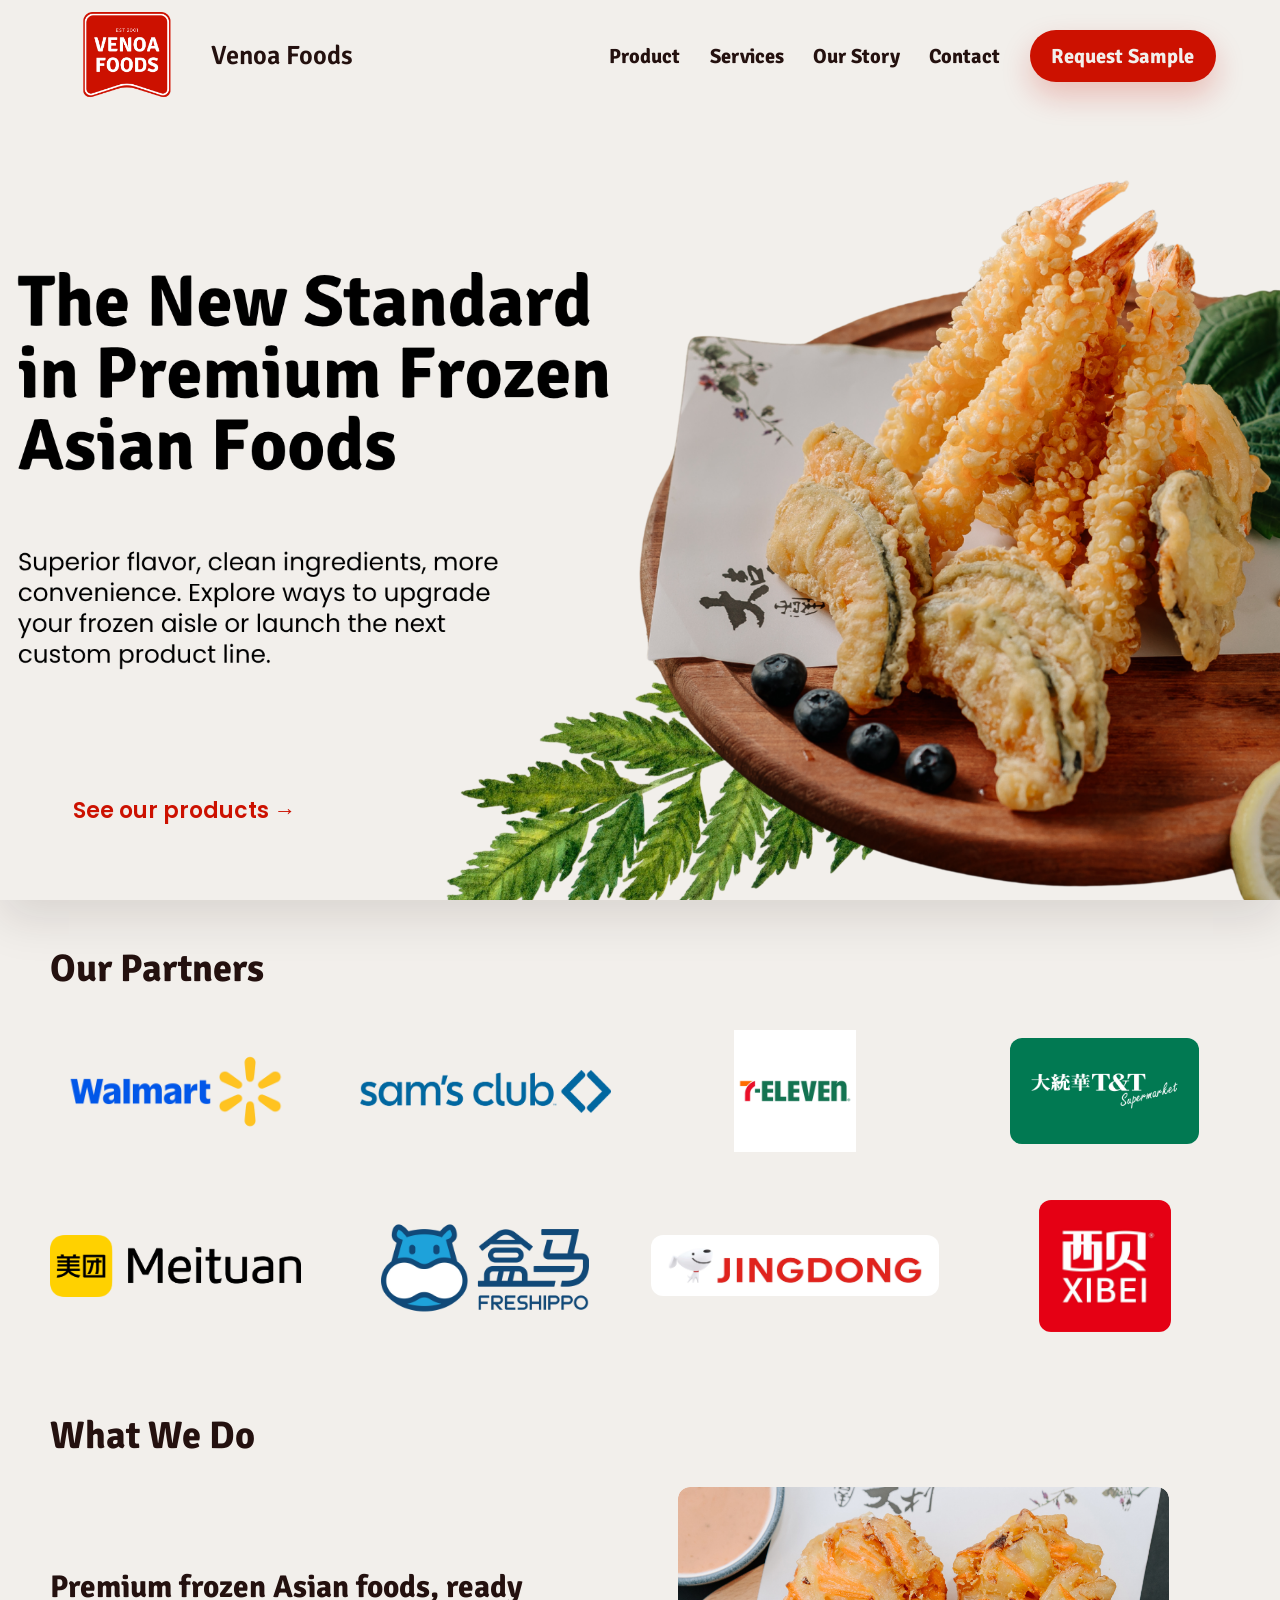
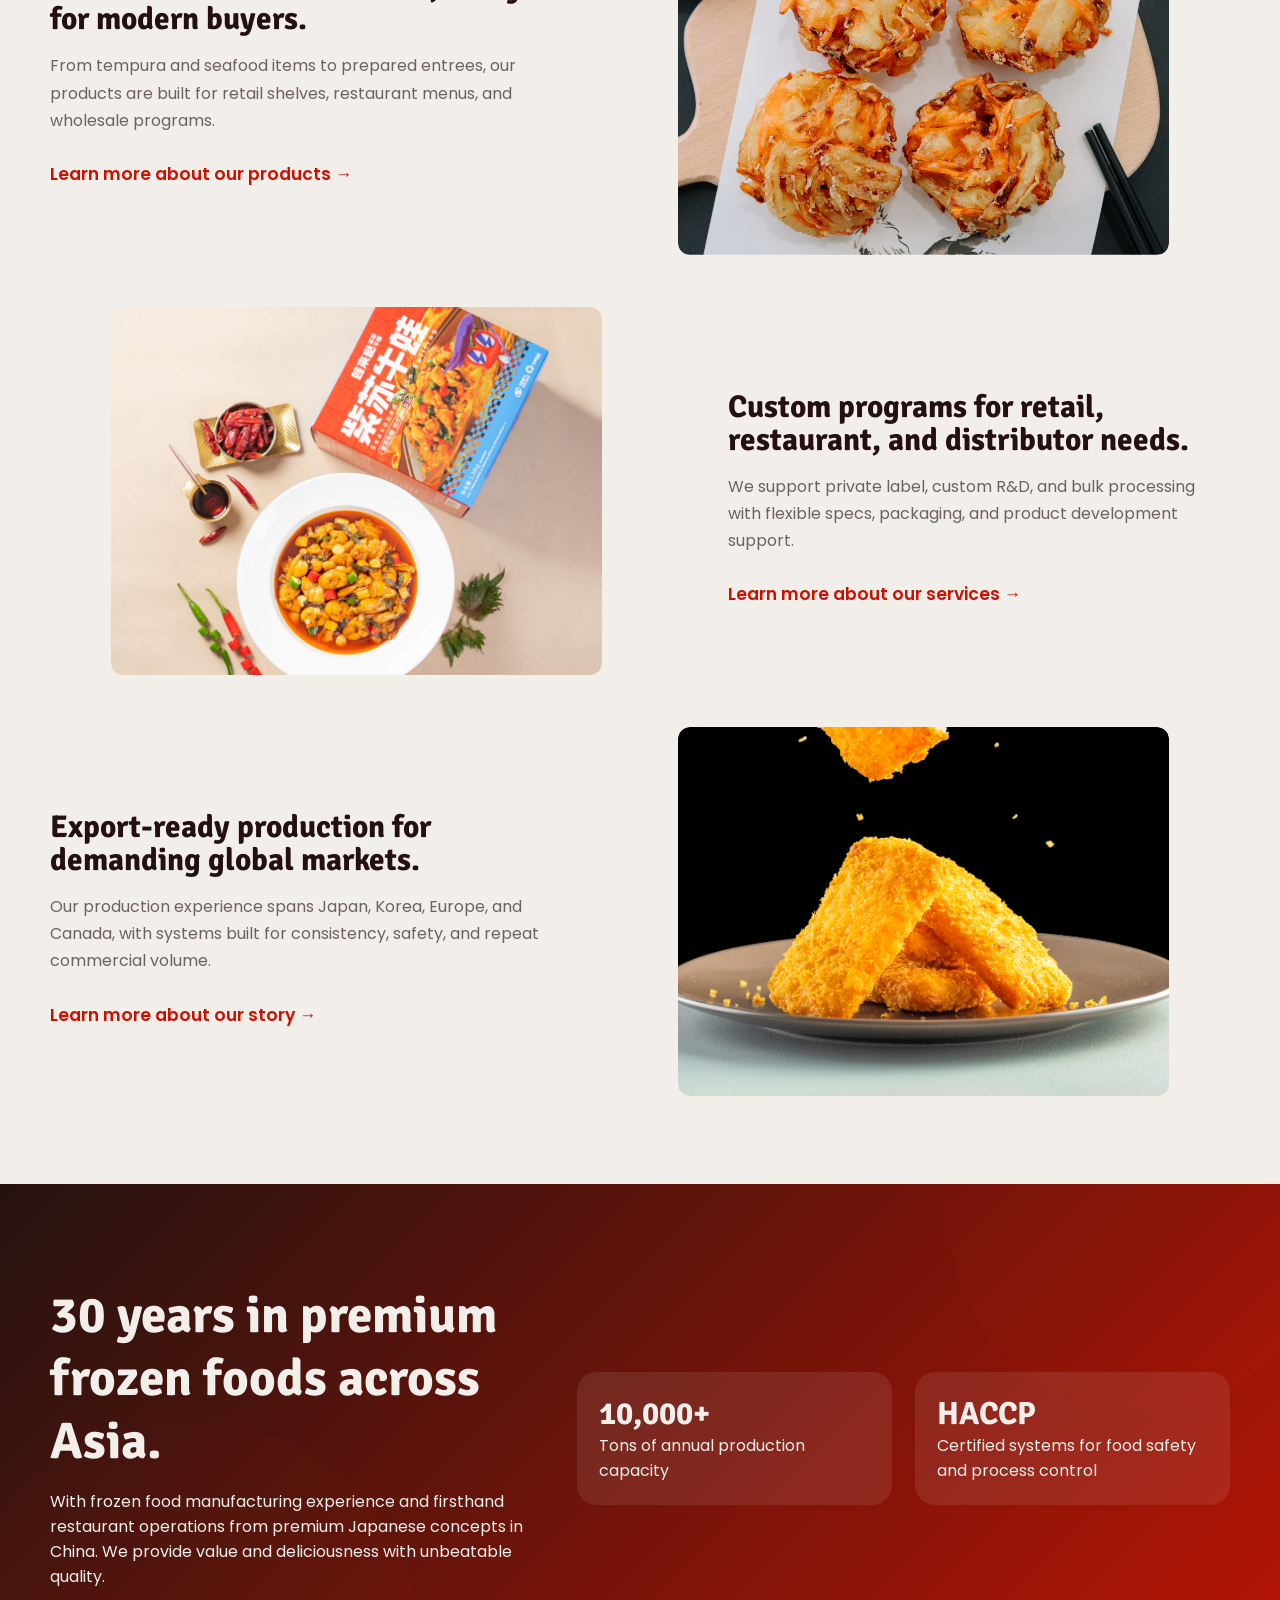
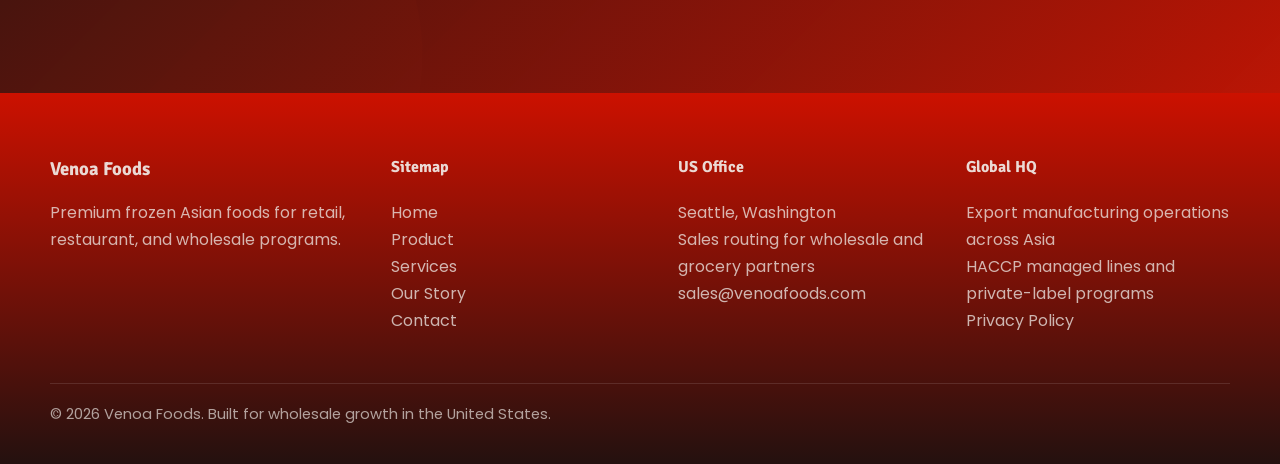
==== index.html @ fe0787e2 "Build Venoa website with product catalog and responsive layouts" ====
<!DOCTYPE html>
<html lang="en">
  <head>
    <meta charset="UTF-8">
    <meta name="viewport" content="width=device-width, initial-scale=1.0">
    <title>Venoa Foods | Premium Asian Frozen Foods</title>
    <meta name="description" content="Venoa Foods delivers premium Asian frozen foods for US wholesale buyers, retail category managers, and large distributors.">
    <link rel="icon" href="assets/logos/favicon.svg" type="image/svg+xml">
    <link rel="stylesheet" href="css/global.css?v=mobile-review">
    <script type="module" src="js/components.js?v=mobile-review"></script>
  </head>
  <body data-page="index">
    <div data-site-nav></div>
    <div data-lead-modal></div>

    <main>
      <section class="hero">
        <div class="shell">
          <div class="hero-frame">
            <h1 class="hero-mobile-heading">The New Standard in Premium Frozen Asian Foods</h1>
            <picture>
              <source media="(max-width: 760px)" srcset="assets/images/products/veggie-tempura-combo.jpg">
              <img class="hero-image" src="assets/images/landing-page.png" alt="Premium Asian frozen foods, plated and ready to serve">
            </picture>
            <a class="hero-product-link" href="products.html">See our products →</a>
          </div>
        </div>
      </section>

      <section class="partners-section">
        <div class="shell">
          <div class="partners-head">
            <h2>Our Partners</h2>
          </div>
          <div class="partners-grid" aria-label="Retail and distribution partners">
            <div class="partner-logo"><img src="assets/logos/walmart-logo.webp" alt="Walmart"></div>
            <div class="partner-logo"><img src="assets/logos/sams-club-logo.webp" alt="Sam's Club"></div>
            <div class="partner-logo"><img src="assets/logos/7-eleven-logo.webp" alt="7-Eleven"></div>
            <div class="partner-logo partner-logo-tnt"><img src="assets/logos/tnt-logo.webp" alt="T&T Supermarket"></div>
          </div>
          <div class="partners-grid partners-grid-secondary" aria-label="Chinese retail and restaurant partners">
            <div class="partner-logo partner-logo-meituan"><img src="assets/logos/meituan-logo.png" alt="Meituan"></div>
            <div class="partner-logo partner-logo-freshippo"><img src="assets/logos/freshippo-logo.png" alt="Freshippo"></div>
            <div class="partner-logo partner-logo-jd"><img src="assets/logos/jd-logo.jpg" alt="JD"></div>
            <div class="partner-logo partner-logo-xibei"><img src="assets/logos/xibei-logo.jpg" alt="Xibei"></div>
          </div>
        </div>
      </section>

      <section class="section quick-facts-section">
        <div class="shell">
          <div class="section-head">
            <h2>What We Do</h2>
          </div>
          <div class="quick-facts-rows">
            <article class="quick-fact-row">
              <div class="quick-fact-copy">
                <h3>Premium frozen Asian foods, ready for modern buyers.</h3>
                <p>From tempura and seafood items to prepared entrees, our products are built for retail shelves, restaurant menus, and wholesale programs.</p>
                <a class="text-cta" href="products.html">Learn more about our products →</a>
              </div>
              <div class="quick-fact-graphic">
                <img src="assets/images/veg-tempura.png?v=veg-crop" alt="Vegetable tempura">
              </div>
            </article>
            <article class="quick-fact-row quick-fact-row-reverse">
              <div class="quick-fact-copy">
                <h3>Custom programs for retail, restaurant, and distributor needs.</h3>
                <p>We support private label, custom R&amp;D, and bulk processing with flexible specs, packaging, and product development support.</p>
                <a class="text-cta" href="services.html">Learn more about our services →</a>
              </div>
              <div class="quick-fact-graphic">
                <img src="assets/images/shiso-bullfrog.jpg" alt="Shiso bullfrog packaged product">
              </div>
            </article>
            <article class="quick-fact-row">
              <div class="quick-fact-copy">
                <h3>Export-ready production for demanding global markets.</h3>
                <p>Our production experience spans Japan, Korea, Europe, and Canada, with systems built for consistency, safety, and repeat commercial volume.</p>
                <a class="text-cta" href="about.html">Learn more about our story →</a>
              </div>
              <div class="quick-fact-graphic">
                <img src="assets/images/shrimp-patties.jpg" alt="Shrimp patties product photo">
              </div>
            </article>
          </div>
        </div>
      </section>

      <section class="section metric-band">
        <div class="shell metric-grid">
          <div class="metric-lead">
            <h2>30 years in premium frozen foods across Asia.</h2>
            <p>With frozen food manufacturing experience and firsthand restaurant operations from premium Japanese concepts in China. We provide value and deliciousness with unbeatable quality.</p>
          </div>
          <div class="metric">
            <strong>10,000+</strong>
            <span>Tons of annual production capacity</span>
          </div>
          <div class="metric">
            <strong>HACCP</strong>
            <span>Certified systems for food safety and process control</span>
          </div>
        </div>
      </section>
    </main>

    <div data-site-footer></div>
  </body>
</html>
---- css/global.css ----
@import url("https://fonts.googleapis.com/css2?family=Poppins:wght@400;500;600;700;800&family=Signika:wght@500;600;700&display=swap");

:root {
  --color-ink: #24110f;
  --color-deep: #cc1100;
  --color-forest: #cc1100;
  --color-mint: #f2efeb;
  --color-cream: #f2efeb;
  --color-gold: #f3b44a;
  --color-coral: #cc1100;
  --color-slate: #6d625f;
  --color-white: #f2efeb;
  --shadow-soft: 0 18px 45px rgba(36, 17, 15, 0.12);
  --shadow-card: 0 14px 28px rgba(36, 17, 15, 0.08);
  --radius-lg: 28px;
  --radius-md: 20px;
  --radius-sm: 14px;
  --shell-width: min(1180px, calc(100vw - 2rem));
  --nav-height: clamp(112px, 12svh, 138px);
}

*,
*::before,
*::after {
  box-sizing: border-box;
}

html {
  scroll-behavior: smooth;
}

body {
  margin: 0;
  font-family: "Poppins", "Helvetica Neue", Arial, sans-serif;
  color: var(--color-ink);
  background: var(--color-white);
}

img {
  display: block;
  max-width: 100%;
}

a {
  color: inherit;
  text-decoration: none;
}

button,
input,
select,
textarea {
  font: inherit;
}

.shell {
  width: var(--shell-width);
  margin: 0 auto;
}

.site-nav .shell {
  width: calc(100vw - 8rem);
}

.section {
  padding: 5.5rem 0;
}

.section-tight {
  padding: 3.5rem 0;
}

.eyebrow {
  display: inline-flex;
  align-items: center;
  gap: 0.5rem;
  padding: 0.45rem 0.8rem;
  border-radius: 999px;
  background: rgba(204, 17, 0, 0.08);
  color: var(--color-forest);
  font-size: 0.8rem;
  font-weight: 800;
  letter-spacing: 0;
  text-transform: uppercase;
}

.section-head {
  max-width: 760px;
  margin-bottom: 2rem;
}

.section-head h1,
.section-head h2,
.section-head h3,
.hero-copy h1,
.page-hero-copy h1 {
  margin: 0.9rem 0 0.8rem;
  font-family: "Signika", "Avenir Next", "Segoe UI", sans-serif;
  font-weight: 700;
  letter-spacing: 0;
  line-height: 0.95;
}

.section-head p,
.hero-copy p,
.page-hero-copy p {
  margin: 0;
  color: var(--color-slate);
  font-size: 1.05rem;
  line-height: 1.7;
}

.btn-row {
  display: flex;
  flex-wrap: wrap;
  gap: 1rem;
}

.btn {
  display: inline-flex;
  align-items: center;
  justify-content: center;
  gap: 0.55rem;
  min-height: 52px;
  padding: 0.95rem 1.35rem;
  border: 0;
  border-radius: 999px;
  font-weight: 800;
  letter-spacing: 0;
  cursor: pointer;
  transition: transform 180ms ease, box-shadow 180ms ease, background-color 180ms ease;
}

.btn:hover,
.btn:focus-visible {
  transform: translateY(-2px);
}

.btn-primary {
  background: var(--color-coral);
  color: var(--color-white);
  box-shadow: 0 14px 30px rgba(204, 17, 0, 0.22);
}

.btn-secondary {
  background: rgba(242, 239, 235, 0.8);
  color: var(--color-ink);
  border: 1px solid rgba(16, 35, 29, 0.12);
}

.site-nav {
  position: sticky;
  top: 0;
  z-index: 50;
  background: var(--color-white);
  transition: background-color 180ms ease, box-shadow 180ms ease, backdrop-filter 180ms ease;
}

.site-nav.is-solid {
  background: rgba(242, 239, 235, 0.94);
  box-shadow: 0 12px 30px rgba(36, 17, 15, 0.08);
  backdrop-filter: blur(16px);
}

.site-nav-bar {
  height: var(--nav-height);
  display: flex;
  align-items: center;
  justify-content: space-between;
  gap: 3rem;
}

.nav-action {
  min-height: 52px;
  padding: 0.78rem 1.35rem;
  font-size: 1.1rem;
  font-weight: 600;
}

.site-mark {
  display: inline-flex;
  align-items: center;
  gap: 1.3rem;
  font-family: "Signika", sans-serif;
  font-weight: 600;
}

.site-mark img {
  width: clamp(126px, 7.6vw, 150px);
  height: auto;
  max-height: calc(var(--nav-height) - 24px);
  object-fit: contain;
}

.site-mark-copy strong {
  display: block;
  font-size: 1.65rem;
  font-weight: 600;
  line-height: 1;
}

.nav-links {
  display: flex;
  align-items: center;
  gap: clamp(1.6rem, 2.3vw, 2.6rem);
  font-family: "Signika", sans-serif;
  margin-left: auto;
}

.nav-links a {
  font-size: clamp(1.28rem, 1.2vw, 1.55rem);
  font-weight: 700;
}

.nav-links a[aria-current="page"] {
  color: var(--color-coral);
}

.nav-toggle {
  display: none;
  width: 48px;
  height: 48px;
  border-radius: 50%;
  border: 1px solid rgba(16, 35, 29, 0.12);
  background: rgba(242, 239, 235, 0.75);
}

.nav-toggle span {
  display: block;
  width: 18px;
  height: 2px;
  margin: 4px auto;
  background: var(--color-ink);
}

.hero {
  position: relative;
  width: 100%;
  margin-left: 0;
  padding: 0;
}

.hero .shell {
  width: 100%;
}

.hero-frame,
.page-hero-frame,
.facility-showcase,
.media-card {
  position: relative;
  overflow: hidden;
  border-radius: 36px;
  box-shadow: var(--shadow-soft);
}

.hero-frame {
  min-height: calc(100svh - var(--nav-height));
  display: block;
  border-radius: 0;
  background: var(--color-white);
}

.hero-image {
  width: 100%;
  height: calc(100svh - var(--nav-height));
  object-fit: cover;
  object-position: center;
}

.hero-mobile-heading { display: none; }

.hero-product-link {
  position: absolute;
  left: clamp(2rem, 5.7vw, 7.25rem);
  bottom: clamp(2rem, 8.5vh, 6.1rem);
  color: var(--color-coral);
  font-family: "Poppins", "Helvetica Neue", Arial, sans-serif;
  font-size: clamp(22px, 1.45vw, 30px);
  font-weight: 600;
  line-height: 1.1;
  transition: color 180ms ease, transform 180ms ease;
}

.hero-product-link:hover,
.hero-product-link:focus-visible {
  color: #9f0d00;
  transform: translateX(4px);
}

.partners-section {
  padding: 3rem 0 1.75rem;
  background: var(--color-white);
}

.quick-facts-section {
  padding-top: 2.75rem;
}

.partners-head {
  display: flex;
  justify-content: flex-start;
}

.partners-section h2 {
  margin: 0 0 2.2rem;
  color: var(--color-ink);
  font-family: "Signika", "Avenir Next", "Segoe UI", sans-serif;
  font-size: clamp(2.35rem, 3vw, 3.6rem);
  font-weight: 700;
  line-height: 1.1;
  text-align: left;
}

.partners-grid {
  display: grid;
  grid-template-columns: repeat(4, minmax(0, 1fr));
  align-items: center;
  gap: clamp(2rem, 4.6vw, 5.25rem);
}

.partners-grid-secondary {
  margin-top: 2.65rem;
}

.partner-logo {
  display: flex;
  align-items: center;
  justify-content: center;
  min-height: 132px;
}

.partner-logo img {
  width: auto;
  max-width: min(100%, 280px);
  max-height: 106px;
  object-fit: contain;
  border-radius: 12px;
}

.partners-grid:not(.partners-grid-secondary) .partner-logo:first-child img,
.partners-grid:not(.partners-grid-secondary) .partner-logo:nth-child(3) img {
  max-height: 122px;
}

.partners-grid:not(.partners-grid-secondary) .partner-logo:nth-child(3) img {
  max-width: min(100%, 230px);
  width: 230px;
  border-radius: 12px;
}

.partner-logo-freshippo img {
  max-width: min(100%, 246px);
  max-height: 108px;
}

.partner-logo-meituan img {
  max-width: min(100%, 286px);
  max-height: 78px;
}

.partner-logo-jd img {
  width: min(115%, 322px);
  max-width: none;
  max-height: 86px;
}

.partner-logo-xibei img {
  max-width: min(100%, 132px);
  max-height: 132px;
}

.brand-grid,
.product-grid,
.service-grid,
.contact-grid,
.metric-grid {
  display: grid;
  gap: 1.4rem;
}

.brand-grid,
.service-grid,
.contact-grid {
  grid-template-columns: repeat(3, minmax(0, 1fr));
}

.brand-card,
.product-card,
.service-card,
.contact-card,
.quote-banner,
.mission-card,
.timeline-card {
  background: rgba(242, 239, 235, 0.82);
  border: 1px solid rgba(16, 35, 29, 0.08);
  border-radius: var(--radius-lg);
  box-shadow: var(--shadow-card);
}

.brand-card,
.service-card,
.contact-card {
  padding: 1.6rem;
}

.quick-facts-rows {
  display: grid;
  gap: 3.25rem;
}

.quick-fact-row {
  display: grid;
  grid-template-columns: minmax(0, 0.9fr) minmax(0, 1.1fr);
  align-items: center;
  gap: clamp(2rem, 5vw, 5rem);
}

.quick-fact-row-reverse {
  grid-template-columns: minmax(0, 1.1fr) minmax(0, 0.9fr);
}

.quick-fact-row-reverse .quick-fact-copy {
  order: 2;
}

.quick-fact-row-reverse .quick-fact-graphic {
  order: 1;
}

.quick-fact-copy {
  padding: 1rem 0;
}

.quick-fact-graphic {
  overflow: hidden;
  border-radius: 12px;
  width: 80%;
  justify-self: center;
}

.quick-fact-graphic img {
  width: 100%;
  aspect-ratio: 16 / 12;
  object-fit: cover;
  border-radius: 12px;
}

.quick-fact-copy h3 {
  font-size: clamp(1.85rem, 2.45vw, 2.85rem);
  line-height: 1.05;
}

.quick-facts-section .section-head h2 {
  font-size: clamp(2.35rem, 3vw, 3.6rem);
}

.quick-fact-row:first-child .quick-fact-graphic img {
  object-position: center;
}

.quick-fact-row:nth-child(3) .quick-fact-graphic img {
  object-position: 50% 100%;
}

.text-cta {
  display: inline-flex;
  margin-top: 0.7rem;
  color: var(--color-coral);
  font-family: "Poppins", "Helvetica Neue", Arial, sans-serif;
  font-size: clamp(1.05rem, 1.35vw, 1.45rem);
  font-weight: 600;
  transition: color 180ms ease, transform 180ms ease;
}

.text-cta:hover,
.text-cta:focus-visible {
  color: #9f0d00;
  transform: translateX(4px);
}

.brand-card {
  min-height: 100%;
  transition: transform 180ms ease, box-shadow 180ms ease;
}

.brand-card:hover,
.brand-card:focus-within {
  transform: translateY(-6px);
  box-shadow: var(--shadow-soft);
}

.brand-card img,
.service-card img,
.product-thumb img {
  border-radius: 20px;
}

.brand-card h3,
.quick-fact-copy h3,
.service-card h3,
.product-card h3,
.contact-card h3,
.mission-card h2 {
  margin: 1rem 0 0.55rem;
  font-family: "Signika", sans-serif;
}

.brand-card p,
.quick-fact-copy p,
.service-card p,
.product-card p,
.contact-card p,
.timeline-card p,
.quote-banner p,
.mission-card p {
  color: var(--color-slate);
  line-height: 1.7;
}

.tagline {
  display: inline-flex;
  margin-top: 0.6rem;
  padding: 0.4rem 0.7rem;
  border-radius: 999px;
  background: rgba(31, 106, 83, 0.1);
  font-size: 0.78rem;
  font-weight: 800;
  color: var(--color-forest);
  letter-spacing: 0.05em;
  text-transform: uppercase;
}

.metric-band {
  background:
    linear-gradient(135deg, rgba(36, 17, 15, 0.96), rgba(204, 17, 0, 0.9)),
    url("../assets/images/metric-texture.svg") center/cover no-repeat;
  color: var(--color-white);
}

.metric-grid {
  grid-template-columns: 1.6fr 1fr 1fr;
  align-items: center;
}

.metric-lead h2 {
  margin: 0.8rem 0;
  font-family: "Signika", sans-serif;
  font-size: clamp(2rem, 4vw, 3.4rem);
}

.metric {
  padding: 1.4rem;
  border-radius: var(--radius-md);
  background: rgba(242, 239, 235, 0.09);
}

.metric strong {
  display: block;
  font-family: "Signika", sans-serif;
  font-size: 2rem;
}

.page-hero {
  padding: 1rem 0 2rem;
}

.page-hero-frame {
  min-height: 420px;
  display: grid;
  align-items: end;
  background:
    linear-gradient(135deg, rgba(36, 17, 15, 0.24), rgba(36, 17, 15, 0.72)),
    url("../assets/images/facility-wave.svg") center/cover no-repeat;
}

.page-hero-copy {
  max-width: 680px;
  padding: 3rem;
  color: var(--color-white);
}

.page-hero-copy h1 {
  font-size: clamp(2.6rem, 6vw, 4.8rem);
}

.page-hero-plain .page-hero-frame {
  min-height: 0;
  background: none;
  border-radius: 0;
  box-shadow: none;
}

.page-hero-plain .page-hero-copy {
  padding: 2rem 0;
  color: var(--color-ink);
}

.page-hero.page-hero-plain {
  padding: 1rem 0 0;
}

.page-hero-plain .page-hero-copy {
  max-width: none;
  padding: 0;
}

.page-hero-plain .page-hero-copy h1 {
  margin: 0;
  font-size: clamp(1.25rem, 2.2vw, 1.875rem);
  font-weight: 600;
  line-height: 1.3;
}

.page-hero-plain .page-hero-copy h1 + p {
  margin-top: 0.75rem;
}

.page-hero-plain + .section {
  padding-top: 1.25rem;
}

.products-page .section {
  padding: 1.25rem 0 3rem;
}

.products-page .filter-bar {
  top: 0;
  z-index: 60;
  margin-bottom: 1.25rem;
  background: #f7f3eb;
}

.products-page .site-nav {
  position: relative;
}

.products-page .product-grid.is-scroll-masked {
  -webkit-mask-image: linear-gradient(to bottom, transparent var(--product-clip-top), #000 calc(var(--product-clip-top) + 32px));
  mask-image: linear-gradient(to bottom, transparent var(--product-clip-top), #000 calc(var(--product-clip-top) + 32px));
}

.filter-bar {
  position: sticky;
  top: calc(var(--nav-height) + 12px);
  z-index: 10;
  display: flex;
  flex-wrap: wrap;
  gap: 0.9rem;
  padding: 1rem;
  margin-bottom: 2rem;
  border-radius: 999px;
  background: rgba(247, 243, 235, 0.88);
  border: 1px solid rgba(16, 35, 29, 0.08);
  backdrop-filter: blur(16px);
}

.filter-chip {
  padding: 0.8rem 1rem;
  border: 0;
  border-radius: 999px;
  background: rgba(16, 35, 29, 0.06);
  color: var(--color-ink);
  font-weight: 800;
  cursor: pointer;
}

.filter-chip.is-active {
  background: var(--color-coral);
  color: var(--color-white);
}

.product-grid {
  grid-template-columns: repeat(3, minmax(0, 1fr));
}

.product-card {
  display: grid;
  grid-row: span 5;
  grid-template-rows: subgrid;
  row-gap: 0;
  overflow: hidden;
}

.product-card[hidden] {
  display: none;
}

.product-thumb {
  position: relative;
  aspect-ratio: 4 / 3;
  overflow: hidden;
}

.product-thumb img {
  position: absolute;
  inset: 0;
  width: 100%;
  height: 100%;
  object-fit: cover;
  border-radius: 0;
}

.product-thumb img[hidden] {
  display: none;
}

.product-gallery [data-product-slide] {
  transform: translateX(100%);
  pointer-events: none;
  transition: transform 550ms cubic-bezier(0.22, 1, 0.36, 1);
}

.product-gallery [data-product-slide].is-active {
  transform: translateX(0);
}

@media (prefers-reduced-motion: reduce) {
  .product-gallery [data-product-slide] {
    transition: none;
  }
}

.product-thumb img[src$="panko-cod-fingers.jpg"] {
  object-position: center 65%;
}

.product-image-arrow {
  position: absolute;
  top: 50%;
  transform: translateY(-50%);
  display: grid;
  place-items: center;
  width: 44px;
  height: 44px;
  border: 1px solid transparent;
  border-radius: 50%;
  background: transparent;
  color: var(--color-white);
  text-shadow: 0 1px 4px rgba(0, 0, 0, 0.5);
  transition: background-color 180ms ease, color 180ms ease;
  font-size: 1.8rem;
  line-height: 1;
  cursor: pointer;
}

.product-image-prev { left: 0.65rem; }
.product-image-next { right: 0.65rem; }

.product-image-arrow:hover,
.product-image-arrow:focus-visible {
  background: var(--color-white);
  color: var(--color-ink);
  text-shadow: none;
}

.product-image-arrow:focus-visible {
  outline: 2px solid var(--color-ink);
  outline-offset: 2px;
}

.product-image-count {
  position: absolute;
  bottom: 0.65rem;
  right: 0.75rem;
  padding: 0.2rem 0.5rem;
  border-radius: 999px;
  background: rgba(255, 255, 255, 0.85);
  color: var(--color-ink);
  font-size: 0.875rem;
}

.product-card-body {
  display: grid;
  grid-row: span 4;
  grid-template-rows: subgrid;
  row-gap: 0;
  padding: 1.25rem;
}

.product-card .product-ingredients {
  margin: 0 0 0.25rem;
  font-size: 0.9375rem;
  line-height: 1.6;
}

.product-ingredients strong {
  color: var(--color-ink);
  font-weight: 700;
}

.product-meta {
  display: flex;
  flex-wrap: wrap;
  align-content: start;
  align-items: start;
  gap: 0.45rem;
  margin-bottom: 0.9rem;
}

.product-meta span {
  padding: 0.35rem 0.65rem;
  border-radius: 999px;
  background: rgba(31, 106, 83, 0.08);
  color: var(--color-forest);
  font-size: 0.78rem;
  font-weight: 800;
}

.service-card {
  position: relative;
  overflow: hidden;
}

.service-card::after {
  content: "";
  position: absolute;
  inset: auto -20% -35% auto;
  width: 160px;
  height: 160px;
  border-radius: 50%;
  background: radial-gradient(circle, rgba(243, 180, 74, 0.22), transparent 70%);
}

.quote-banner {
  display: flex;
  align-items: center;
  justify-content: space-between;
  gap: 1.4rem;
  padding: 2rem;
}

.quote-banner.quote-banner-centered {
  flex-direction: column;
  align-items: center;
  gap: 1.25rem;
  text-align: center;
}

.quote-banner-centered h2 {
  margin: 0;
}

.timeline {
  position: relative;
  display: grid;
  gap: 1rem;
}

.timeline::before {
  content: "";
  position: absolute;
  left: 20px;
  top: 12px;
  bottom: 12px;
  width: 2px;
  background: linear-gradient(180deg, var(--color-coral), rgba(204, 17, 0, 0.2));
}

.timeline-card {
  position: relative;
  margin-left: 3rem;
  padding: 1.2rem 1.3rem 1.2rem 1.5rem;
}

.timeline-card::before {
  content: "";
  position: absolute;
  left: -2.45rem;
  top: 1.3rem;
  width: 16px;
  height: 16px;
  border-radius: 50%;
  background: linear-gradient(135deg, var(--color-coral), var(--color-gold));
  box-shadow: 0 0 0 7px rgba(239, 107, 74, 0.12);
}

.timeline-year {
  font-size: 0.82rem;
  font-weight: 800;
  color: var(--color-coral);
  letter-spacing: 0;
  text-transform: uppercase;
}

.about-grid {
  display: grid;
  grid-template-columns: 1.05fr 0.95fr;
  gap: 1.4rem;
}

.facility-showcase,
.media-card {
  min-height: 420px;
  background:
    linear-gradient(135deg, rgba(36, 17, 15, 0.18), rgba(36, 17, 15, 0.72)),
    url("../assets/images/facility-wave.svg") center/cover no-repeat;
}

.facility-showcase-copy {
  max-width: 420px;
  padding: 2rem;
  color: var(--color-white);
}

.mission-card {
  padding: 2rem;
}

.contact-grid {
  align-items: start;
}

.contact-page .section {
  padding: 1rem 0 3rem;
}

.contact-page .contact-grid {
  grid-template-columns: minmax(0, 1fr);
  gap: 1.25rem;
}

.contact-page .contact-heading {
  margin: 0;
  font-family: "Signika", sans-serif;
  font-size: clamp(1.25rem, 2.2vw, 1.875rem);
  font-weight: 600;
  line-height: 1.3;
}

.contact-page .contact-card p {
  margin: 0.5rem 0;
}

.contact-form-shell {
  padding: 2rem;
  border-radius: var(--radius-lg);
  background: rgba(242, 239, 235, 0.88);
  border: 1px solid rgba(16, 35, 29, 0.08);
  box-shadow: var(--shadow-card);
}

#contact-form {
  scroll-margin-top: calc(var(--nav-height) + 1.5rem);
}

.form-grid {
  display: grid;
  grid-template-columns: repeat(2, minmax(0, 1fr));
  gap: 1rem;
}

.field {
  display: grid;
  min-width: 0;
  gap: 0.45rem;
}

.field[hidden] { display: none; }

.field-full {
  grid-column: 1 / -1;
}

.field label {
  font-size: 0.92rem;
  font-weight: 800;
}

.field input,
.field select,
.field textarea {
  width: 100%;
  min-width: 0;
  padding: 0.9rem 1rem;
  border: 1px solid rgba(16, 35, 29, 0.12);
  border-radius: 16px;
  background: rgba(247, 243, 235, 0.78);
}

.field textarea {
  min-height: 150px;
  resize: vertical;
}

.form-note {
  margin-top: 1rem;
  color: var(--color-slate);
  font-size: 0.92rem;
}

.form-status {
  margin-top: 1rem;
  font-weight: 700;
}

.site-footer {
  padding: 4rem 0 2.4rem;
  color: rgba(242, 239, 235, 0.9);
  background: linear-gradient(180deg, #cc1100 0%, #24110f 100%);
}

.footer-grid {
  display: grid;
  grid-template-columns: 1.2fr 1fr 1fr 1fr;
  gap: 1.5rem;
}

.footer-grid h3,
.footer-grid h4 {
  margin-top: 0;
  font-family: "Signika", sans-serif;
}

.footer-grid p,
.footer-grid a {
  color: rgba(242, 239, 235, 0.74);
  line-height: 1.7;
}

.footer-bottom {
  margin-top: 2rem;
  padding-top: 1.3rem;
  border-top: 1px solid rgba(242, 239, 235, 0.12);
  font-size: 0.92rem;
  color: rgba(242, 239, 235, 0.65);
}

dialog.lead-dialog {
  width: min(560px, calc(100vw - 1.5rem));
  padding: 0;
  border: 0;
  border-radius: 28px;
  box-shadow: var(--shadow-soft);
}

dialog.lead-dialog::backdrop {
  background: rgba(8, 17, 14, 0.58);
  backdrop-filter: blur(6px);
}

.dialog-card {
  padding: 1.6rem;
  background: var(--color-cream);
}

.dialog-head {
  display: flex;
  align-items: start;
  justify-content: space-between;
  gap: 1rem;
}

.dialog-head h2 {
  margin: 0;
  font-family: "Signika", sans-serif;
}

.dialog-close {
  flex-shrink: 0;
  width: 42px;
  height: 42px;
  border: 0;
  border-radius: 50%;
  background: rgba(16, 35, 29, 0.08);
  cursor: pointer;
}

.dialog-list {
  margin: 1rem 0 1.4rem;
  padding-left: 1.1rem;
  color: var(--color-slate);
}

.dialog-actions {
  display: flex;
  flex-wrap: wrap;
  gap: 0.9rem;
}

.sr-only {
  position: absolute;
  width: 1px;
  height: 1px;
  padding: 0;
  margin: -1px;
  overflow: hidden;
  clip: rect(0, 0, 0, 0);
  border: 0;
}

@media (min-width: 1600px) {
  .product-grid {
    grid-template-columns: repeat(4, minmax(0, 1fr));
  }
}

@media (max-width: 1080px) {
  .partners-grid {
    grid-template-columns: repeat(2, minmax(0, 1fr));
  }

  .brand-grid,
  .service-grid,
  .contact-grid,
  .footer-grid,
  .metric-grid,
  .about-grid {
    grid-template-columns: repeat(2, minmax(0, 1fr));
  }

  .footer-grid > :first-child,
  .metric-lead {
    grid-column: 1 / -1;
  }
}

@media (max-width: 760px) {
  :root {
    --nav-height: 104px;
  }

  .section {
    padding: 4rem 0;
  }

  .site-nav-bar {
    flex-wrap: wrap;
    padding: 0.75rem 0;
  }

  .site-nav .shell {
    width: calc(100vw - 2rem);
  }

  .site-mark img {
    width: 118px;
  }

  .site-mark-copy strong {
    font-size: 1.25rem;
  }

  .nav-toggle {
    display: inline-block;
  }

  .nav-links {
    display: none;
    width: 100%;
    flex-direction: column;
    align-items: flex-start;
    padding: 1rem 0 0.4rem;
  }

  .site-nav.is-open .nav-links {
    display: flex;
  }

  .hero-copy,
  .page-hero-copy {
    padding: 2rem;
  }

  .hero-copy h1 {
    font-size: 3rem;
  }

  .quick-fact-row,
  .brand-grid,
  .service-grid,
  .contact-grid,
  .footer-grid,
  .metric-grid,
  .about-grid,
  .form-grid,
  .product-grid {
    grid-template-columns: 1fr;
  }

  .quick-fact-row-reverse .quick-fact-copy,
  .quick-fact-row-reverse .quick-fact-graphic {
    order: initial;
  }

  .quote-banner,
  .site-nav-bar,
  .dialog-head {
    align-items: stretch;
  }

  .filter-bar {
    top: 10px;
    border-radius: 24px;
  }

  .partners-section {
    padding: 2rem 0 2.75rem;
  }

  .partners-section h2 {
    margin-bottom: 1.5rem;
    font-size: 2rem;
  }

  .partners-grid {
    grid-template-columns: 1fr;
    gap: 1.2rem;
  }

  .partner-logo {
    min-height: 92px;
  }

  .partner-logo img {
    max-height: 82px;
  }

  .timeline-card {
    margin-left: 2.5rem;
  }
}

@media (max-width: 1180px) {
  .site-nav .shell { width: calc(100% - 2rem); }
  .site-nav-bar { height: auto; min-height: var(--nav-height); flex-wrap: wrap; gap: 0.5rem 1rem; padding: 0.75rem 0; align-items: center; }
  .site-mark { gap: 0.75rem; }
  .site-mark-copy { display: none; }
  .nav-toggle { display: block; flex-shrink: 0; }
  .nav-links { display: none; flex-basis: 100%; margin: 0; padding: 0.5rem 0; gap: 0.25rem; align-items: stretch; flex-direction: column; }
  .site-nav.is-open .nav-links { display: flex; }
  .nav-links a { min-height: 44px; padding: 0.65rem 1rem; }
}

@media (max-width: 760px) {
  :root { --nav-height: 80px; }
  .site-nav-bar { height: auto; min-height: var(--nav-height); align-items: center; gap: 0.5rem 1rem; }
  .site-mark img { width: 92px; }
  .nav-links { align-items: stretch; gap: 0.25rem; }
  .hero-frame { min-height: 0; padding: 1rem 1rem 1.5rem; }
  .hero-mobile-heading { display: block; margin: 0 0 1rem; font-family: "Signika", sans-serif; font-size: clamp(2rem, 8vw, 3rem); line-height: 1.1; }
  .hero-image { height: auto; aspect-ratio: 4 / 3; object-fit: cover; border-radius: 20px; }
  .hero-product-link { position: static; display: inline-flex; min-height: 44px; align-items: center; margin-top: 0.75rem; font-size: 1.2rem; }
  .products-page .filter-bar { display: grid; grid-template-columns: repeat(2, minmax(0, 1fr)); gap: 0.5rem; padding: 0.5rem; border-radius: 18px; }
  .filter-chip { padding: 0.65rem 0.4rem; min-height: 44px; font-size: 0.9375rem; }
  .contact-form-shell, .mission-card, .facility-showcase-copy, .quote-banner { padding: 1.25rem; }
  .field input, .field select, .field textarea { font-size: 1rem; }
  .contact-form-shell .btn-row { flex-direction: column; align-items: stretch; }
  .btn { text-align: center; }
  .partners-grid { grid-template-columns: repeat(2, minmax(0, 1fr)); }
  .partner-logo img, .partner-logo-jd img { max-width: 100%; }
  .quick-fact-graphic { width: 100%; }
  .about-grid > *, .footer-grid > *, .service-grid > * { min-width: 0; overflow-wrap: break-word; }
  .section-head h2 { line-height: 1.15; }
  .page-hero:not(.page-hero-plain) .page-hero-copy { padding: 1.25rem; }
  .page-hero:not(.page-hero-plain) h1 { font-size: 2rem; line-height: 1.15; }
}

@media (prefers-reduced-motion: reduce) {
  html { scroll-behavior: auto; }
}
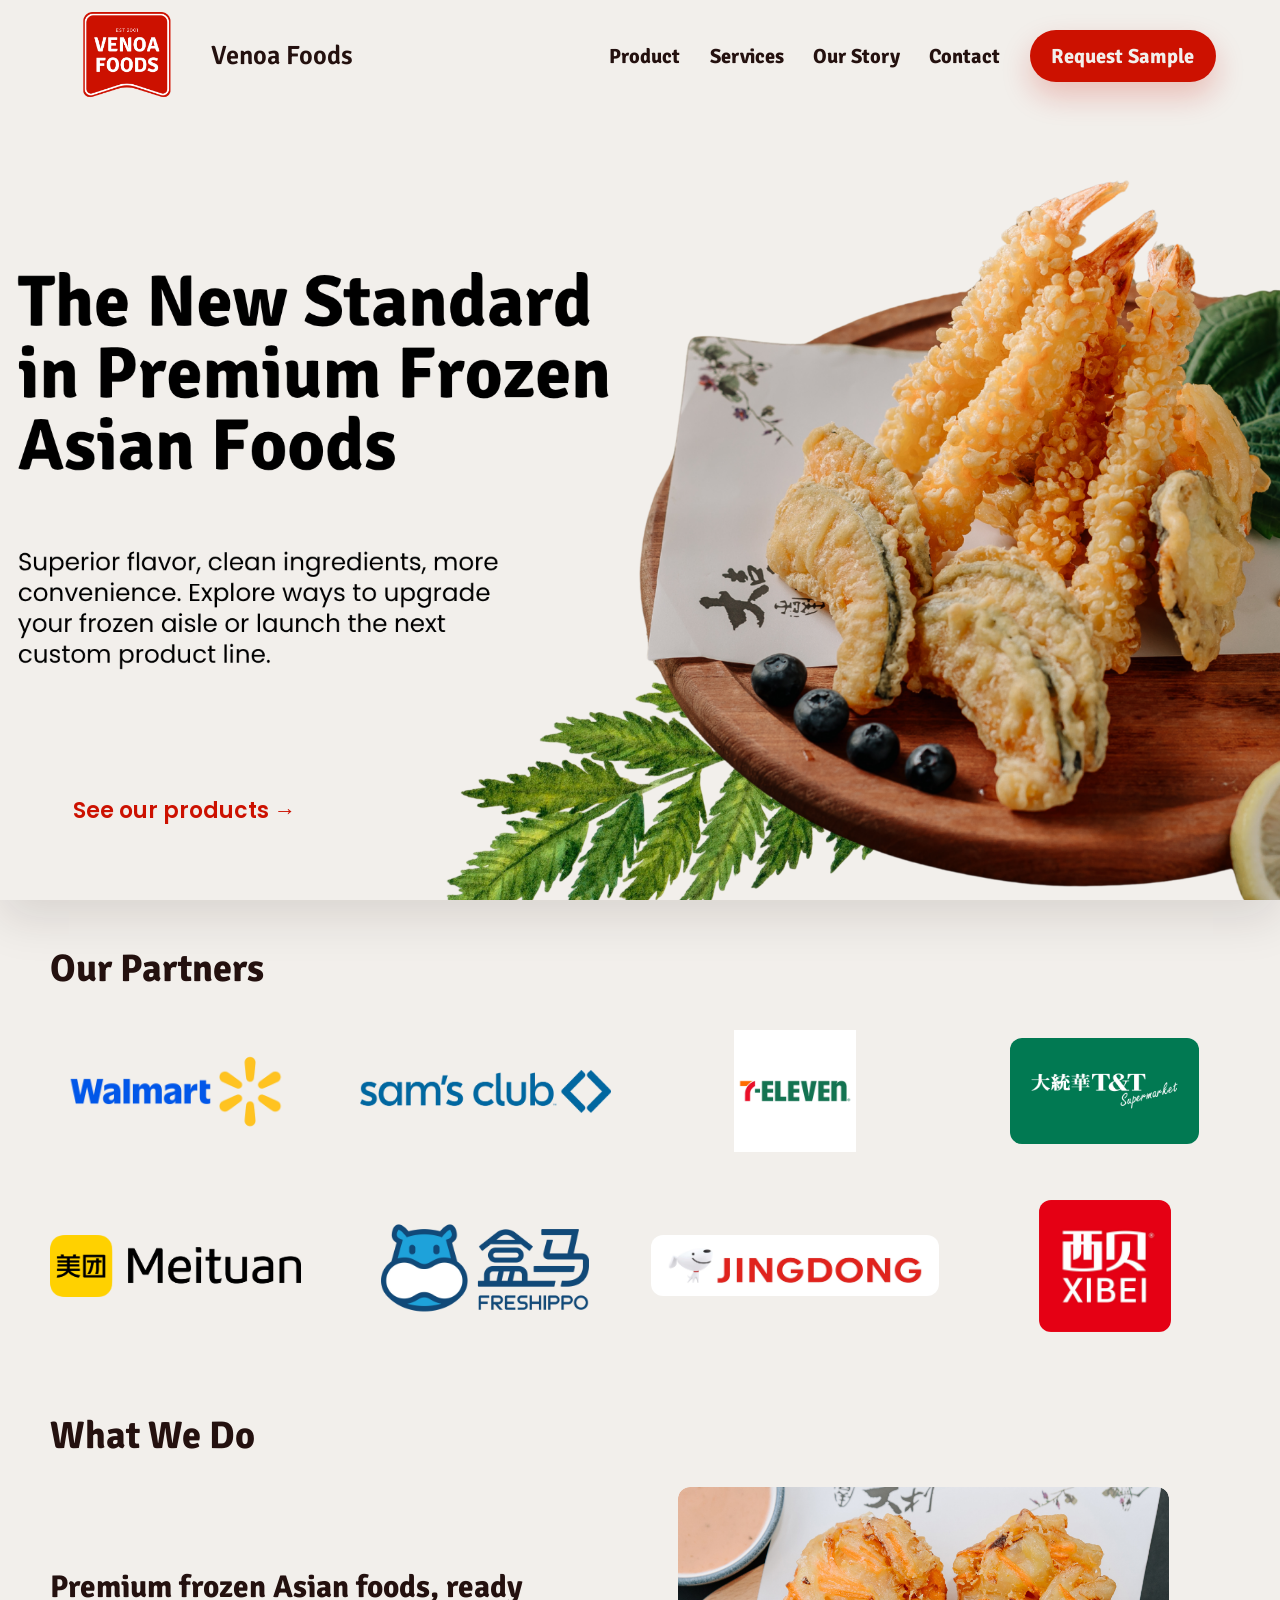
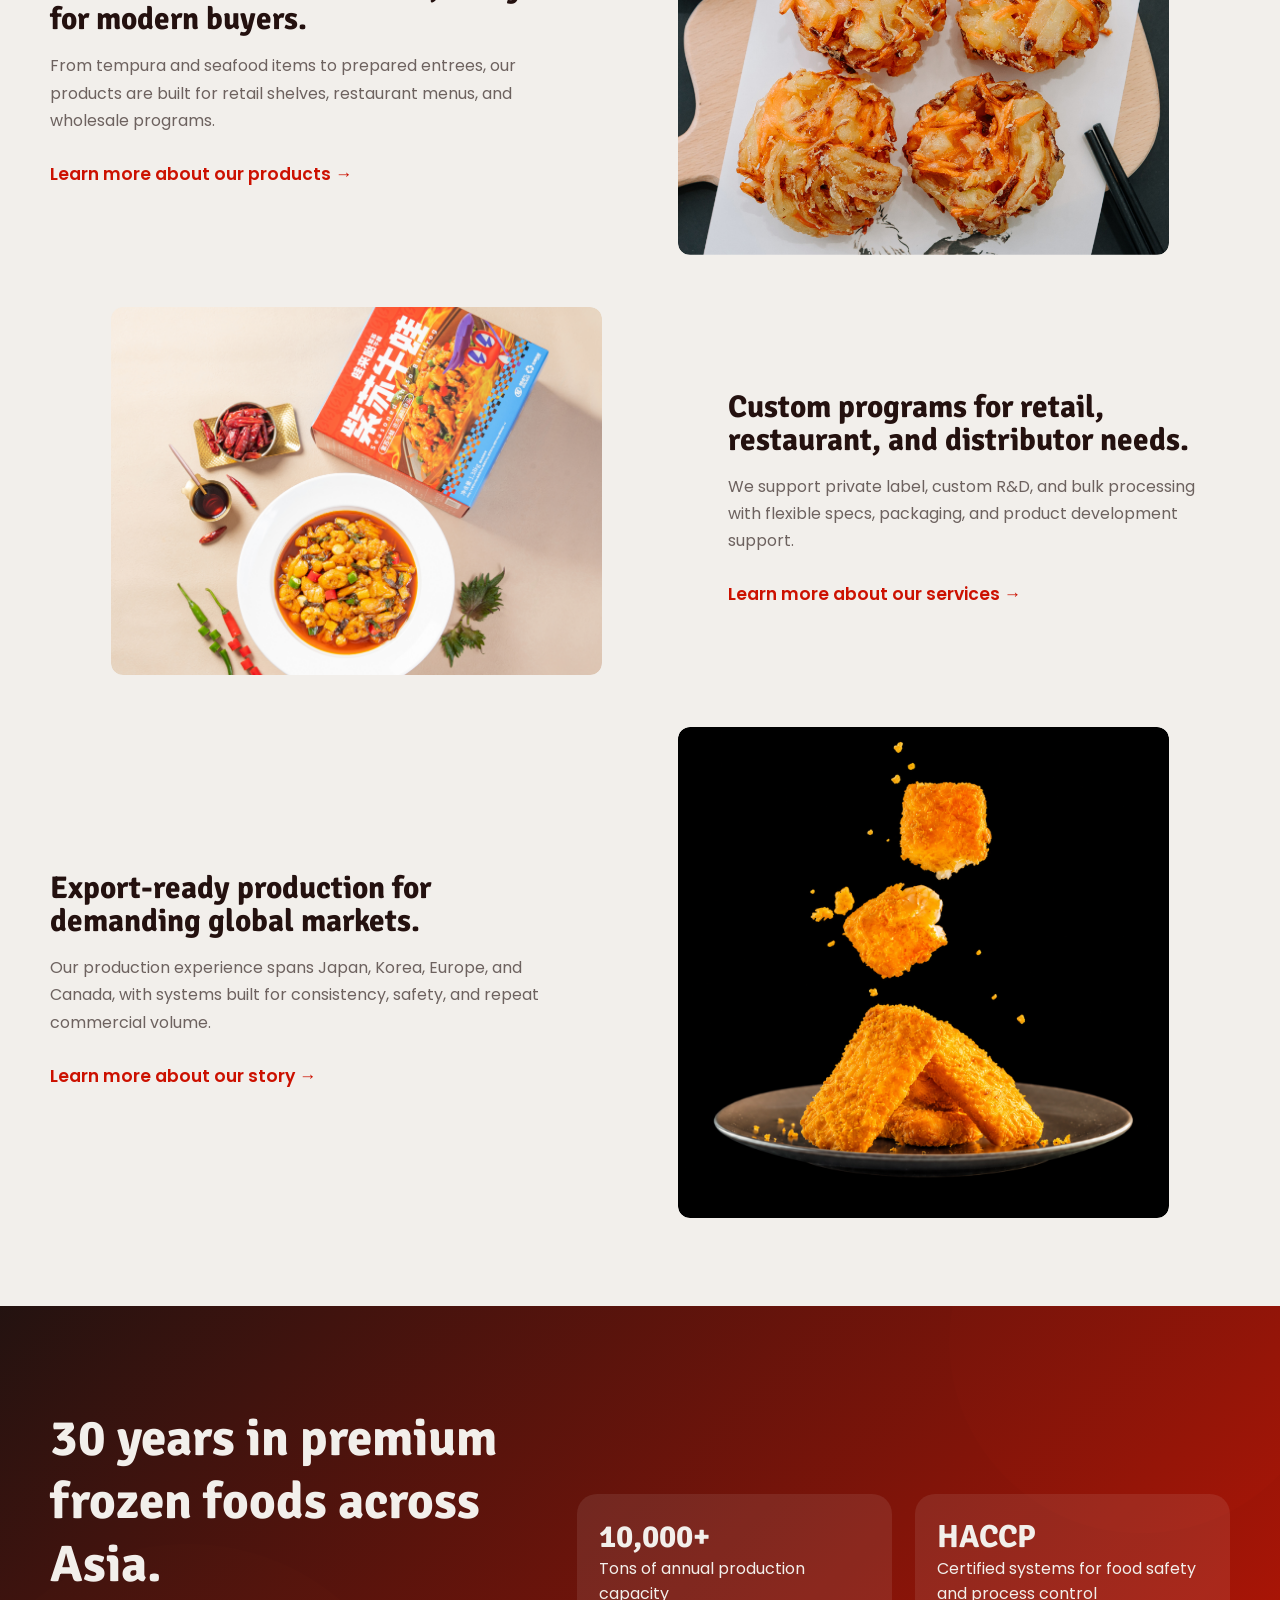
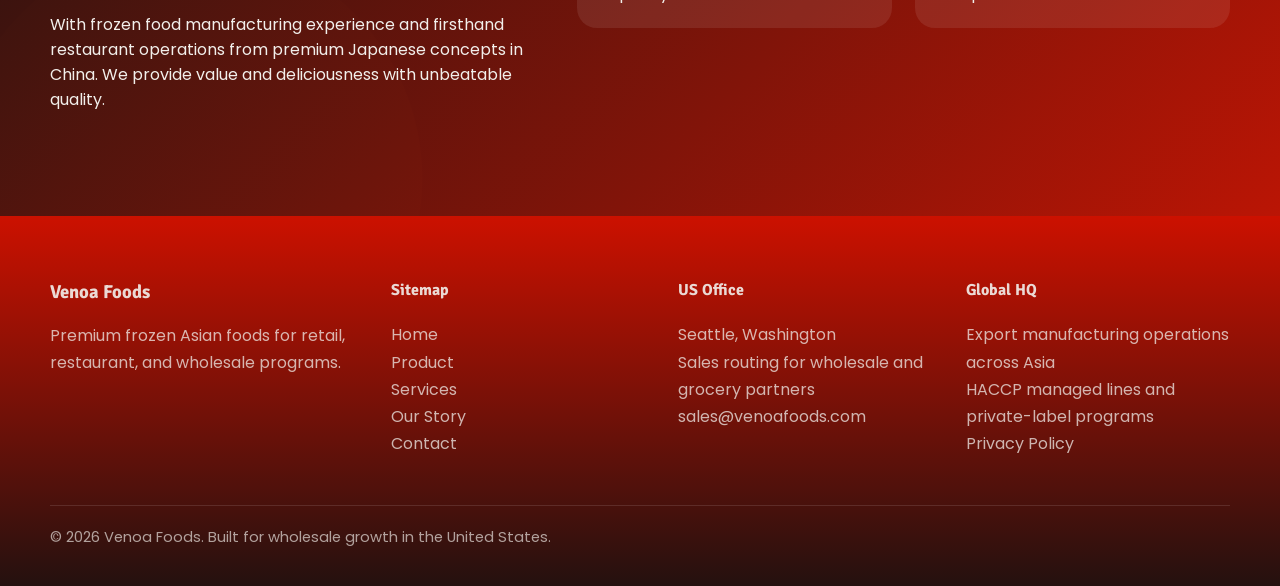
==== commit 220c7dc1: "Update homepage export image with square black-background composition" ====
--- a/index.html
+++ b/index.html
@@ -6,7 +6,7 @@
     <title>Venoa Foods | Premium Asian Frozen Foods</title>
     <meta name="description" content="Venoa Foods delivers premium Asian frozen foods for US wholesale buyers, retail category managers, and large distributors.">
     <link rel="icon" href="assets/logos/favicon.svg" type="image/svg+xml">
-    <link rel="stylesheet" href="css/global.css?v=mobile-review">
+    <link rel="stylesheet" href="css/global.css?v=square-export-photo">
     <script type="module" src="js/components.js?v=mobile-review"></script>
   </head>
   <body data-page="index">
@@ -80,7 +80,7 @@
                 <a class="text-cta" href="about.html">Learn more about our story →</a>
               </div>
               <div class="quick-fact-graphic">
-                <img src="assets/images/shrimp-patties.jpg" alt="Shrimp patties product photo">
+                <img class="export-product-image" src="assets/images/breaded-bites-square-black.png" alt="Golden breaded pieces floating above a dark plate against a black background" width="1254" height="1254" loading="lazy">
               </div>
             </article>
           </div>
--- a/css/global.css
+++ b/css/global.css
@@ -461,6 +461,12 @@
 
 .quick-fact-row:nth-child(3) .quick-fact-graphic img {
   object-position: 50% 100%;
+}
+
+.quick-fact-graphic img.export-product-image {
+  aspect-ratio: 1;
+  height: auto;
+  object-fit: contain;
 }
 
 .text-cta {
